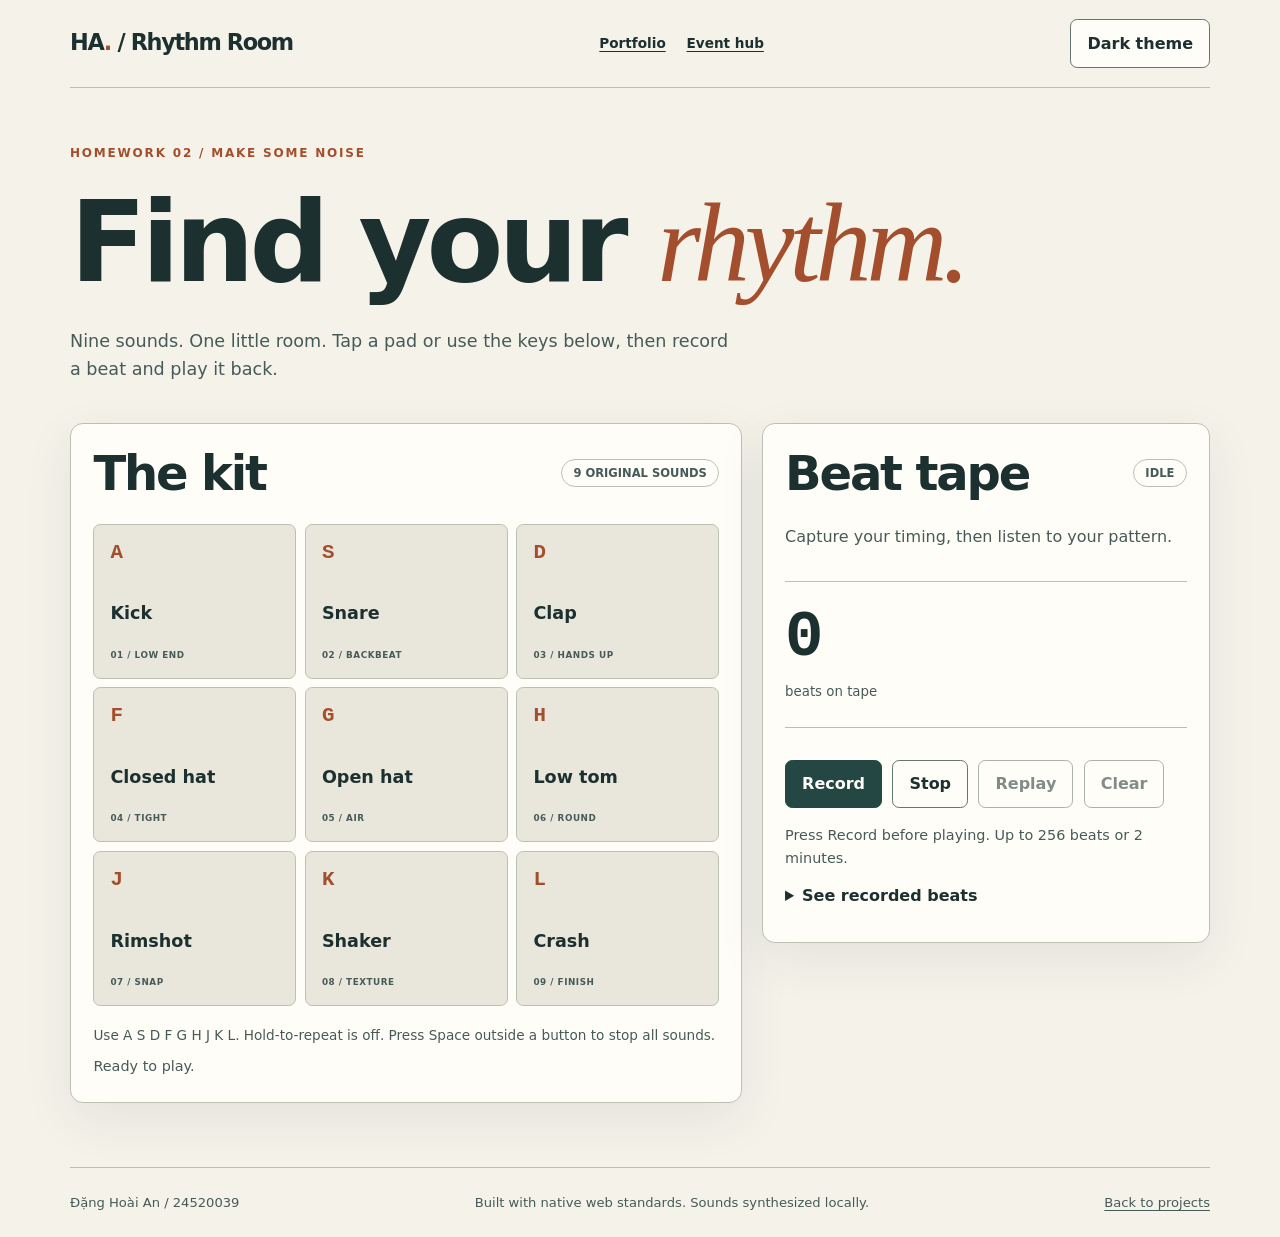
==== homework/drum-kit/index.html @ e2657ab5 "feat(hw2): define drum pad HTML data-sound contract" ====
<!doctype html>
<html lang="en">
<head>
  <meta charset="UTF-8">
  <meta name="viewport" content="width=device-width, initial-scale=1.0">
  <meta name="description" content="Rhythm Room: a nine-pad drum kit with polyphonic sound and a timestamped beat recorder by Hoai An.">
  <meta http-equiv="Content-Security-Policy" content="default-src 'self'; script-src 'self'; style-src 'self'; img-src 'self'; media-src 'self'; connect-src 'self'; font-src 'self'; object-src 'none'; base-uri 'none'; form-action 'self'">
  <title>Rhythm Room | Hoai An</title>
  <link rel="icon" href="../../assets/favicon.svg" type="image/svg+xml">
  <link rel="stylesheet" href="../shared/studio.css">
  <link rel="stylesheet" href="drum.css">
</head>
<body>
  <a class="skip-link" href="#main">Skip to drum kit</a>
  <header class="topbar wrap"><a class="brand" href="../../">HA<span>.</span> / Rhythm Room</a><nav aria-label="Homework navigation"><a href="../../">Portfolio</a><a href="../event-hub/">Event hub</a></nav><button type="button" id="theme-toggle" aria-pressed="false">Dark theme</button></header>
  <main id="main" class="wrap" tabindex="-1">
    <section class="intro" aria-labelledby="title"><p class="eyebrow">Homework 02 / Make some noise</p><h1 id="title">Find your <em>rhythm.</em></h1><p class="lead">Nine sounds. One little room. Tap a pad or use the keys below, then record a beat and play it back.</p></section>
    <section class="studio-layout" aria-label="Drum studio">
      <section class="panel" aria-labelledby="pads-heading"><header class="panel-header"><h2 id="pads-heading">The kit</h2><span class="tag">9 ORIGINAL SOUNDS</span></header>
        <section class="pad-grid" aria-label="Nine drum pads">
          <button type="button" class="drum-pad" data-key="a" data-sound="sounds/kick.wav" aria-label="Kick, keyboard A"><kbd>A</kbd><strong>Kick</strong><span>01 / LOW END</span></button>
          <button type="button" class="drum-pad" data-key="s" data-sound="sounds/snare.wav" aria-label="Snare, keyboard S"><kbd>S</kbd><strong>Snare</strong><span>02 / BACKBEAT</span></button>
          <button type="button" class="drum-pad" data-key="d" data-sound="sounds/clap.wav" aria-label="Clap, keyboard D"><kbd>D</kbd><strong>Clap</strong><span>03 / HANDS UP</span></button>
          <button type="button" class="drum-pad" data-key="f" data-sound="sounds/hat.wav" aria-label="Closed hat, keyboard F"><kbd>F</kbd><strong>Closed hat</strong><span>04 / TIGHT</span></button>
          <button type="button" class="drum-pad" data-key="g" data-sound="sounds/open-hat.wav" aria-label="Open hat, keyboard G"><kbd>G</kbd><strong>Open hat</strong><span>05 / AIR</span></button>
          <button type="button" class="drum-pad" data-key="h" data-sound="sounds/tom.wav" aria-label="Low tom, keyboard H"><kbd>H</kbd><strong>Low tom</strong><span>06 / ROUND</span></button>
          <button type="button" class="drum-pad" data-key="j" data-sound="sounds/rim.wav" aria-label="Rimshot, keyboard J"><kbd>J</kbd><strong>Rimshot</strong><span>07 / SNAP</span></button>
          <button type="button" class="drum-pad" data-key="k" data-sound="sounds/shaker.wav" aria-label="Shaker, keyboard K"><kbd>K</kbd><strong>Shaker</strong><span>08 / TEXTURE</span></button>
          <button type="button" class="drum-pad" data-key="l" data-sound="sounds/crash.wav" aria-label="Crash, keyboard L"><kbd>L</kbd><strong>Crash</strong><span>09 / FINISH</span></button>
        </section>
        <p class="pad-hint">Use A S D F G H J K L. Hold-to-repeat is off. Press Space outside a button to stop all sounds.</p><p id="audio-status" class="status" role="status" aria-live="polite">Ready to play.</p>
      </section>
      <section class="panel recorder" aria-labelledby="recorder-heading"><header class="panel-header"><h2 id="recorder-heading">Beat tape</h2><span class="tag" id="tape-state">IDLE</span></header><p class="muted">Capture your timing, then listen to your pattern.</p>
        <p class="tape-display"><span id="beat-count">0</span><small>beats on tape</small></p>
        <section class="actions" aria-label="Recorder controls"><button type="button" class="primary" id="record-btn">Record</button><button type="button" id="stop-btn">Stop</button><button type="button" id="replay-btn" disabled>Replay</button><button type="button" id="clear-btn" disabled>Clear</button></section>
        <p id="record-status" class="status" role="status" aria-live="polite">Press Record before playing. Up to 256 beats or 2 minutes.</p>
        <details><summary>See recorded beats</summary><ol id="beat-list" class="beat-list" aria-label="Recorded beats in first-in, first-out order"></ol></details>
      </section>
    </section>
  </main>
  <footer class="wrap"><p>Đặng Hoài An / 24520039</p><p>Built with native web standards. Sounds synthesized locally.</p><a href="../../#projects">Back to projects</a></footer>
</body>
</html>
---- homework/shared/studio.css ----
:root {
  color-scheme: light;
  --bg: #f5f2ea; --surface: #fffdf8; --soft: #e9e6db;
  --ink: #1c302f; --muted: #465b58; --accent: #a34f2d;
  --line: #bac1b2; --control: #65746f; --focus: #7140b0;
  --button: #244743; --on-button: #fffdf8; --error: #9a2424;
  --shadow: 0 16px 50px rgb(23 49 45 / 8%);
}
*, *::before, *::after { box-sizing: border-box; }
body { margin: 0; background: var(--bg); color: var(--ink); font: 1rem/1.6 system-ui, -apple-system, "Segoe UI", sans-serif; }
a { color: inherit; text-underline-offset: .25em; }
button, input, select, textarea { font: inherit; }
button { cursor: pointer; }
button, .button, input, select { min-height: 44px; }
button, .button { border: 1px solid var(--control); border-radius: .45rem; padding: .65rem 1rem; background: var(--surface); color: var(--ink); font-weight: 700; }
button:hover, .button:hover { background: var(--soft); }
button:disabled { cursor: default; opacity: .55; }
button[aria-disabled="true"] { cursor: wait; }
.button { display: inline-flex; align-items: center; justify-content: center; gap: .75rem; text-decoration: none; }
.primary { background: var(--button); border-color: var(--button); color: var(--on-button); }
.primary:hover { background: var(--button); filter: brightness(1.1); }
:focus-visible { outline: 3px solid var(--focus); outline-offset: 4px; }
main:focus { outline: none; }
[hidden] { display: none !important; }
h1, h2, h3, p { margin-block: 0; }
h1, h2, h3 { line-height: 1.1; letter-spacing: -.045em; }
h1 { font-size: clamp(3.5rem, 10vw, 7rem); }
h2 { font-size: clamp(1.8rem, 4vw, 3rem); }
h3 { font-size: 1.2rem; }
.wrap { width: min(100% - 2.5rem, 1140px); margin-inline: auto; }
.skip-link { position: absolute; top: -8rem; left: 1rem; z-index: 20; background: var(--button); color: var(--on-button); padding: .75rem 1rem; }
.skip-link:focus { top: 1rem; }
.topbar { display: flex; align-items: center; justify-content: space-between; flex-wrap: wrap; gap: 1rem; padding-block: 1.2rem; border-bottom: 1px solid var(--line); }
.brand { font-size: 1.4rem; font-weight: 850; letter-spacing: -.06em; text-decoration: none; }
.brand span { color: var(--accent); }
.topbar nav { display: flex; flex-wrap: wrap; gap: .7rem 1.3rem; }
.topbar nav a { display: inline-flex; align-items: center; min-height: 44px; font-size: .85rem; font-weight: 700; }
.eyebrow { color: var(--accent); font-size: .75rem; letter-spacing: .15em; text-transform: uppercase; font-weight: 850; }
.intro { padding-block: 3.5rem 2.5rem; }
.intro h1 { margin-block: 1rem 1.2rem; }
.intro h1 em { color: var(--accent); font: italic 1em Georgia, serif; }
.lead { max-width: 42rem; color: var(--muted); font-size: 1.1rem; }
.tag { border: 1px solid var(--line); border-radius: 999px; padding: .25rem .7rem; font-size: .72rem; font-weight: 750; color: var(--muted); }
.panel { background: var(--surface); border: 1px solid var(--line); border-radius: .8rem; padding: 1.4rem; box-shadow: var(--shadow); }
.panel-header { display: flex; align-items: center; justify-content: space-between; flex-wrap: wrap; gap: 1rem; margin-bottom: 1.5rem; }
.muted, small { color: var(--muted); }
.actions { display: flex; flex-wrap: wrap; align-items: center; gap: .65rem; margin-block: 1rem; }
.status { min-height: 3.2rem; color: var(--muted); font-size: .9rem; }
.field { margin-block: 1rem; min-width: 0; }
label, legend { font-weight: 750; }
.field label { display: block; margin-bottom: .35rem; }
input:not([type="checkbox"]), select, textarea { width: 100%; color: var(--ink); background: var(--surface); border: 1px solid var(--control); border-radius: .35rem; padding: .7rem; }
textarea { resize: vertical; }
input[type="checkbox"] { accent-color: var(--button); width: 1.1rem; height: 1.1rem; }
footer.wrap { display: flex; flex-wrap: wrap; justify-content: space-between; gap: 1rem; border-top: 1px solid var(--line); margin-top: 4rem; padding-block: 1.5rem; color: var(--muted); font-size: .82rem; }
@media (prefers-color-scheme: dark) {
  :root:not([data-theme]) { color-scheme: dark; --bg: #142522; --surface: #203531; --soft: #29433d; --ink: #f7f3e7; --muted: #d0ded5; --accent: #f3b486; --line: #527169; --control: #92ada4; --focus: #dfbbff; --button: #e7b58b; --on-button: #172521; --error: #ffb4b4; --shadow: 0 16px 50px rgb(0 0 0 / 18%); }
}
:root[data-theme="dark"] { color-scheme: dark; --bg: #142522; --surface: #203531; --soft: #29433d; --ink: #f7f3e7; --muted: #d0ded5; --accent: #f3b486; --line: #527169; --control: #92ada4; --focus: #dfbbff; --button: #e7b58b; --on-button: #172521; --error: #ffb4b4; --shadow: 0 16px 50px rgb(0 0 0 / 18%); }
@media (prefers-reduced-motion: reduce) { *, *::before, *::after { animation: none !important; transition: none !important; scroll-behavior: auto !important; } }
---- homework/drum-kit/drum.css ----
.studio-layout { display: grid; gap: 1.2rem; align-items: start; }
.pad-grid { display: grid; grid-template-columns: repeat(3, minmax(0, 1fr)); gap: .55rem; }
.drum-pad { display: flex; flex-direction: column; align-items: flex-start; justify-content: space-between; min-height: 125px; padding: .75rem; text-align: left; background: var(--soft); border-color: var(--line); transition: transform .1s ease, background .1s ease; }
.drum-pad kbd { color: var(--accent); font: 750 1.3rem/1.2 ui-monospace, monospace; }
.drum-pad strong { margin-top: 1.1rem; font-size: clamp(.8rem, 1.4vw, 1.1rem); }
.drum-pad > span { margin-top: .25rem; color: var(--muted); font-size: .55rem; letter-spacing: .06em; }
.drum-pad.active { transform: translateY(2px); background: var(--button); color: var(--on-button); }
.drum-pad.active kbd, .drum-pad.active > span { color: var(--on-button); }
.pad-hint { margin-top: 1.2rem; color: var(--muted); font-size: .85rem; }
#audio-status { min-height: 1.5rem; margin-top: .5rem; }
.tape-display { margin-block: 2rem; padding-block: 1.5rem; border-block: 1px solid var(--line); }
.tape-display > span { display: block; font: 750 4rem/1 ui-monospace, monospace; letter-spacing: -.1em; }
.tape-display small { display: block; margin-top: .7rem; }
#tape-state[data-state="recording"] { color: var(--error); border-color: var(--error); }
.beat-list { padding-left: 1.5rem; max-height: 220px; overflow-y: auto; font: .85rem/1.8 ui-monospace, monospace; }
summary { cursor: pointer; min-height: 44px; padding-block: .5rem; font-weight: 700; }
@media (min-width: 850px) { .studio-layout { grid-template-columns: minmax(0, 1.5fr) minmax(0, 1fr); } .drum-pad { min-height: 155px; padding: 1rem; } }
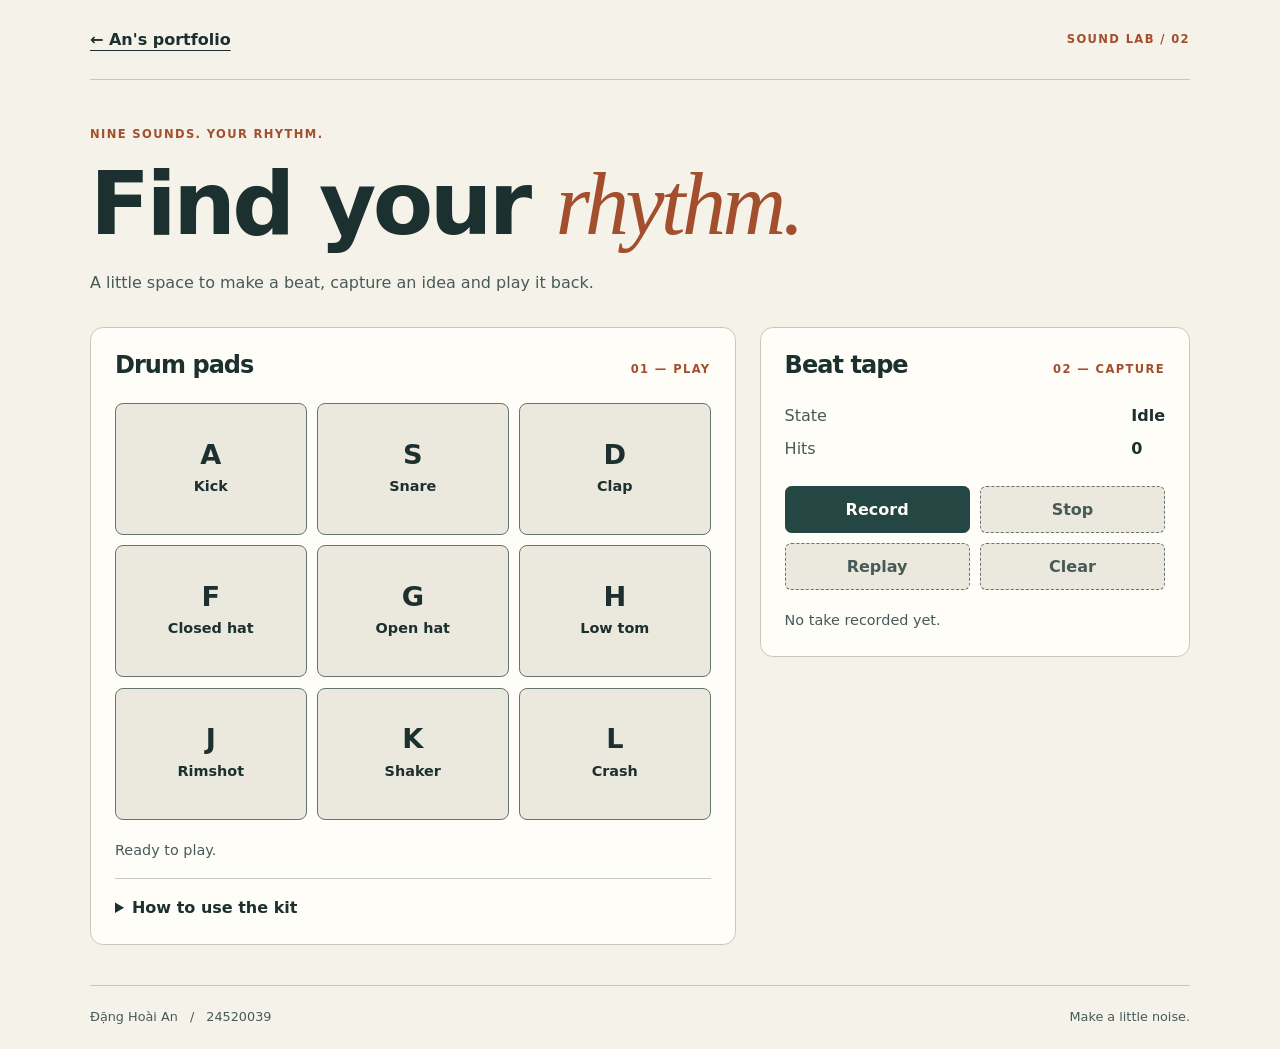
==== commit 6ed1d979: "feat(drum): define HTML data-sound contract" ====
--- a/homework/drum-kit/index.html
+++ b/homework/drum-kit/index.html
@@ -1,43 +1,72 @@
 <!doctype html>
 <html lang="en">
 <head>
-  <meta charset="UTF-8">
-  <meta name="viewport" content="width=device-width, initial-scale=1.0">
-  <meta name="description" content="Rhythm Room: a nine-pad drum kit with polyphonic sound and a timestamped beat recorder by Hoai An.">
-  <meta http-equiv="Content-Security-Policy" content="default-src 'self'; script-src 'self'; style-src 'self'; img-src 'self'; media-src 'self'; connect-src 'self'; font-src 'self'; object-src 'none'; base-uri 'none'; form-action 'self'">
-  <title>Rhythm Room | Hoai An</title>
-  <link rel="icon" href="../../assets/favicon.svg" type="image/svg+xml">
-  <link rel="stylesheet" href="../shared/studio.css">
-  <link rel="stylesheet" href="drum.css">
+  <meta charset="utf-8">
+  <meta name="viewport" content="width=device-width, initial-scale=1">
+  <meta http-equiv="Content-Security-Policy" content="default-src 'self'; script-src 'self'; script-src-attr 'none'; style-src 'self'; style-src-attr 'none'; img-src 'self'; font-src 'self'; connect-src 'self'; media-src 'self'; object-src 'none'; base-uri 'self'; form-action 'self'">
+  <meta name="description" content="A nine-pad drum kit and beat tape by Đặng Hoài An.">
+  <title>Drum Kit — Đặng Hoài An</title>
+  <link rel="stylesheet" href="styles.css">
 </head>
 <body>
   <a class="skip-link" href="#main">Skip to drum kit</a>
-  <header class="topbar wrap"><a class="brand" href="../../">HA<span>.</span> / Rhythm Room</a><nav aria-label="Homework navigation"><a href="../../">Portfolio</a><a href="../event-hub/">Event hub</a></nav><button type="button" id="theme-toggle" aria-pressed="false">Dark theme</button></header>
+  <header class="site-header wrap">
+    <a class="back-link" href="../../index.html">← An's portfolio</a>
+    <p class="eyebrow">Sound lab / 02</p>
+  </header>
   <main id="main" class="wrap" tabindex="-1">
-    <section class="intro" aria-labelledby="title"><p class="eyebrow">Homework 02 / Make some noise</p><h1 id="title">Find your <em>rhythm.</em></h1><p class="lead">Nine sounds. One little room. Tap a pad or use the keys below, then record a beat and play it back.</p></section>
-    <section class="studio-layout" aria-label="Drum studio">
-      <section class="panel" aria-labelledby="pads-heading"><header class="panel-header"><h2 id="pads-heading">The kit</h2><span class="tag">9 ORIGINAL SOUNDS</span></header>
-        <section class="pad-grid" aria-label="Nine drum pads">
-          <button type="button" class="drum-pad" data-key="a" data-sound="sounds/kick.wav" aria-label="Kick, keyboard A"><kbd>A</kbd><strong>Kick</strong><span>01 / LOW END</span></button>
-          <button type="button" class="drum-pad" data-key="s" data-sound="sounds/snare.wav" aria-label="Snare, keyboard S"><kbd>S</kbd><strong>Snare</strong><span>02 / BACKBEAT</span></button>
-          <button type="button" class="drum-pad" data-key="d" data-sound="sounds/clap.wav" aria-label="Clap, keyboard D"><kbd>D</kbd><strong>Clap</strong><span>03 / HANDS UP</span></button>
-          <button type="button" class="drum-pad" data-key="f" data-sound="sounds/hat.wav" aria-label="Closed hat, keyboard F"><kbd>F</kbd><strong>Closed hat</strong><span>04 / TIGHT</span></button>
-          <button type="button" class="drum-pad" data-key="g" data-sound="sounds/open-hat.wav" aria-label="Open hat, keyboard G"><kbd>G</kbd><strong>Open hat</strong><span>05 / AIR</span></button>
-          <button type="button" class="drum-pad" data-key="h" data-sound="sounds/tom.wav" aria-label="Low tom, keyboard H"><kbd>H</kbd><strong>Low tom</strong><span>06 / ROUND</span></button>
-          <button type="button" class="drum-pad" data-key="j" data-sound="sounds/rim.wav" aria-label="Rimshot, keyboard J"><kbd>J</kbd><strong>Rimshot</strong><span>07 / SNAP</span></button>
-          <button type="button" class="drum-pad" data-key="k" data-sound="sounds/shaker.wav" aria-label="Shaker, keyboard K"><kbd>K</kbd><strong>Shaker</strong><span>08 / TEXTURE</span></button>
-          <button type="button" class="drum-pad" data-key="l" data-sound="sounds/crash.wav" aria-label="Crash, keyboard L"><kbd>L</kbd><strong>Crash</strong><span>09 / FINISH</span></button>
-        </section>
-        <p class="pad-hint">Use A S D F G H J K L. Hold-to-repeat is off. Press Space outside a button to stop all sounds.</p><p id="audio-status" class="status" role="status" aria-live="polite">Ready to play.</p>
+    <header class="intro">
+      <p class="eyebrow">Nine sounds. Your rhythm.</p>
+      <h1>Find your <em>rhythm.</em></h1>
+      <p class="lead">A little space to make a beat, capture an idea and play it back.</p>
+    </header>
+    <article class="studio" aria-label="Drum studio">
+      <section class="pad-panel" aria-labelledby="pads-heading">
+        <header class="panel-header">
+          <h2 id="pads-heading">Drum pads</h2>
+          <p class="eyebrow">01 — Play</p>
+        </header>
+        <ul class="pad-grid" aria-label="Nine drum sounds">
+          <li><button type="button" class="drum-pad" data-key="a" data-sound="sounds/kick.wav"><kbd>A</kbd><span>Kick</span></button></li>
+          <li><button type="button" class="drum-pad" data-key="s" data-sound="sounds/snare.wav"><kbd>S</kbd><span>Snare</span></button></li>
+          <li><button type="button" class="drum-pad" data-key="d" data-sound="sounds/clap.wav"><kbd>D</kbd><span>Clap</span></button></li>
+          <li><button type="button" class="drum-pad" data-key="f" data-sound="sounds/hat.wav"><kbd>F</kbd><span>Closed hat</span></button></li>
+          <li><button type="button" class="drum-pad" data-key="g" data-sound="sounds/open-hat.wav"><kbd>G</kbd><span>Open hat</span></button></li>
+          <li><button type="button" class="drum-pad" data-key="h" data-sound="sounds/tom.wav"><kbd>H</kbd><span>Low tom</span></button></li>
+          <li><button type="button" class="drum-pad" data-key="j" data-sound="sounds/rim.wav"><kbd>J</kbd><span>Rimshot</span></button></li>
+          <li><button type="button" class="drum-pad" data-key="k" data-sound="sounds/shaker.wav"><kbd>K</kbd><span>Shaker</span></button></li>
+          <li><button type="button" class="drum-pad" data-key="l" data-sound="sounds/crash.wav"><kbd>L</kbd><span>Crash</span></button></li>
+        </ul>
+        <p id="pad-status" class="status" role="status" aria-live="polite" aria-atomic="true">Ready to play.</p>
+        <details class="help">
+          <summary>How to use the kit</summary>
+          <p>Click a pad or use its letter key. Use Tab to move between controls and Enter or Space to activate a focused button.</p>
+          <p>Record captures your hits. Stop finishes a take; Replay plays it back; Clear starts a fresh tape.</p>
+        </details>
       </section>
-      <section class="panel recorder" aria-labelledby="recorder-heading"><header class="panel-header"><h2 id="recorder-heading">Beat tape</h2><span class="tag" id="tape-state">IDLE</span></header><p class="muted">Capture your timing, then listen to your pattern.</p>
-        <p class="tape-display"><span id="beat-count">0</span><small>beats on tape</small></p>
-        <section class="actions" aria-label="Recorder controls"><button type="button" class="primary" id="record-btn">Record</button><button type="button" id="stop-btn">Stop</button><button type="button" id="replay-btn" disabled>Replay</button><button type="button" id="clear-btn" disabled>Clear</button></section>
-        <p id="record-status" class="status" role="status" aria-live="polite">Press Record before playing. Up to 256 beats or 2 minutes.</p>
-        <details><summary>See recorded beats</summary><ol id="beat-list" class="beat-list" aria-label="Recorded beats in first-in, first-out order"></ol></details>
+      <section class="tape-panel" aria-labelledby="tape-heading">
+        <header class="panel-header">
+          <h2 id="tape-heading">Beat tape</h2>
+          <p class="eyebrow">02 — Capture</p>
+        </header>
+        <dl class="tape-metrics">
+          <dt>State</dt><dd id="tape-state">Idle</dd>
+          <dt>Hits</dt><dd id="beat-count">0</dd>
+        </dl>
+        <menu class="tape-controls" aria-label="Beat tape controls">
+          <li><button id="record-btn" class="primary" type="button">Record</button></li>
+          <li><button id="stop-btn" type="button" disabled>Stop</button></li>
+          <li><button id="replay-btn" type="button" disabled>Replay</button></li>
+          <li><button id="clear-btn" type="button" disabled>Clear</button></li>
+        </menu>
+        <p id="record-status" class="status" role="status" aria-live="polite" aria-atomic="true">No take recorded yet.</p>
+        <ol id="beat-list" class="beat-list" aria-label="Recorded hits in arrival order"></ol>
       </section>
-    </section>
+    </article>
   </main>
-  <footer class="wrap"><p>Đặng Hoài An / 24520039</p><p>Built with native web standards. Sounds synthesized locally.</p><a href="../../#projects">Back to projects</a></footer>
+  <footer class="site-footer wrap">
+    <p>Đặng Hoài An <span aria-hidden="true">/</span> 24520039</p>
+    <p>Make a little noise.</p>
+  </footer>
 </body>
 </html>
--- a/homework/drum-kit/styles.css
+++ b/homework/drum-kit/styles.css
@@ -0,0 +1,87 @@
+:root {
+  color-scheme: light;
+  --bg: #f5f2ea;
+  --surface: #fffdf8;
+  --soft: #ebe8dd;
+  --ink: #1c302f;
+  --muted: #465b58;
+  --accent: #a34f2d;
+  --line: #c5c9bb;
+  --control-line: #65746f;
+  --focus: #7140b0;
+  --button: #244743;
+  --button-text: #fffdf8;
+}
+
+@media (prefers-color-scheme: dark) {
+  :root {
+    color-scheme: dark;
+    --bg: #142522;
+    --surface: #203531;
+    --soft: #29433d;
+    --ink: #f7f3e7;
+    --muted: #d0ded5;
+    --accent: #f3b486;
+    --line: #527169;
+    --control-line: #92ada4;
+    --focus: #dfbbff;
+    --button: #e7b58b;
+    --button-text: #172521;
+  }
+}
+
+*, *::before, *::after { box-sizing: border-box; }
+body { margin: 0; background: var(--bg); color: var(--ink); font: 1rem/1.6 system-ui, -apple-system, "Segoe UI", sans-serif; }
+button { font: inherit; cursor: pointer; }
+a { color: inherit; text-underline-offset: .3em; }
+h1, h2, p { margin: 0; }
+h1, h2 { line-height: 1.1; letter-spacing: -.04em; }
+:focus-visible { outline: 3px solid var(--focus); outline-offset: 4px; }
+main:focus { outline: none; }
+.wrap { width: min(100% - 2rem, 1100px); margin-inline: auto; }
+.skip-link { position: absolute; top: -6rem; left: 1rem; z-index: 5; padding: .75rem 1rem; background: var(--button); color: var(--button-text); border-radius: .4rem; }
+.skip-link:focus { top: 1rem; }
+.site-header { min-height: 80px; display: flex; align-items: center; justify-content: space-between; flex-wrap: wrap; gap: .5rem 1rem; padding-block: 1rem; border-bottom: 1px solid var(--line); }
+.back-link { padding-block: .5rem; font-weight: 700; }
+.eyebrow { color: var(--accent); font-size: .72rem; font-weight: 800; letter-spacing: .12em; text-transform: uppercase; }
+.intro { padding-block: 2.8rem 2rem; }
+h1 { font-size: clamp(2.8rem, 7vw, 5.5rem); margin-block: .8rem 1rem; }
+h1 em { color: var(--accent); font-family: Georgia, serif; font-weight: 400; }
+.lead { max-width: 38rem; color: var(--muted); }
+.studio { display: grid; gap: 1rem; }
+.pad-panel, .tape-panel { min-width: 0; padding: 1rem; border: 1px solid var(--line); border-radius: .8rem; background: var(--surface); }
+.panel-header { display: flex; flex-wrap: wrap; align-items: baseline; justify-content: space-between; gap: .6rem; margin-bottom: 1.5rem; }
+h2 { font-size: 1.5rem; }
+.pad-grid { display: grid; grid-template-columns: repeat(3, minmax(0, 1fr)); gap: .65rem; list-style: none; padding: 0; margin: 0; }
+.drum-pad { display: flex; flex-direction: column; justify-content: center; align-items: center; gap: .35rem; width: 100%; min-height: 108px; padding: .6rem .3rem; border: 1px solid var(--control-line); border-radius: .5rem; background: var(--soft); color: var(--ink); transition: transform 100ms ease, background-color 100ms ease; }
+.drum-pad:hover { background: var(--surface); }
+.drum-pad:active, .drum-pad.is-hit { transform: translateY(2px); background: var(--button); color: var(--button-text); }
+.drum-pad kbd { font: 800 1.7rem/1.1 system-ui, sans-serif; }
+.drum-pad span { font-size: .8rem; font-weight: 650; }
+.status { margin-top: 1.2rem; min-height: 1.6em; color: var(--muted); font-size: .9rem; }
+.help { margin-top: 1rem; border-top: 1px solid var(--line); padding-top: 1rem; }
+.help summary { cursor: pointer; font-weight: 650; }
+.help p { margin-top: .8rem; color: var(--muted); font-size: .9rem; }
+.tape-metrics { display: grid; grid-template-columns: 1fr auto; gap: .5rem 1rem; margin: 0 0 1.5rem; }
+.tape-metrics dt { color: var(--muted); }
+.tape-metrics dd { margin: 0; font-weight: 750; font-variant-numeric: tabular-nums; }
+.tape-controls { display: grid; grid-template-columns: repeat(2, minmax(0, 1fr)); gap: .65rem; margin: 0; padding: 0; list-style: none; }
+.tape-controls button { width: 100%; min-height: 46px; padding: .6rem .5rem; border: 1px solid var(--control-line); border-radius: .4rem; background: var(--surface); color: var(--ink); font-weight: 700; }
+.tape-controls .primary { background: var(--button); color: var(--button-text); border-color: var(--button); }
+.tape-controls button:disabled { cursor: default; color: var(--muted); background: var(--soft); border-style: dashed; }
+.beat-list { margin: 1rem 0 0; padding-left: 1.8rem; font-variant-numeric: tabular-nums; overflow-wrap: anywhere; }
+.beat-list:empty { margin: 0; }
+.site-footer { display: flex; flex-wrap: wrap; justify-content: space-between; gap: .5rem 1rem; margin-top: 2.5rem; padding-block: 1.3rem; border-top: 1px solid var(--line); color: var(--muted); font-size: .8rem; }
+.site-footer span { margin-inline: .5rem; }
+
+@media (min-width: 760px) {
+  .studio { grid-template-columns: minmax(0, 1.5fr) minmax(0, 1fr); align-items: start; gap: 1.5rem; }
+  .pad-panel, .tape-panel { padding: 1.5rem; }
+  .drum-pad { min-height: 132px; }
+  .drum-pad span { font-size: .9rem; }
+}
+
+@media (prefers-reduced-motion: reduce) {
+  .drum-pad { transition: none; }
+  .drum-pad:active, .drum-pad.is-hit { transform: none; }
+}
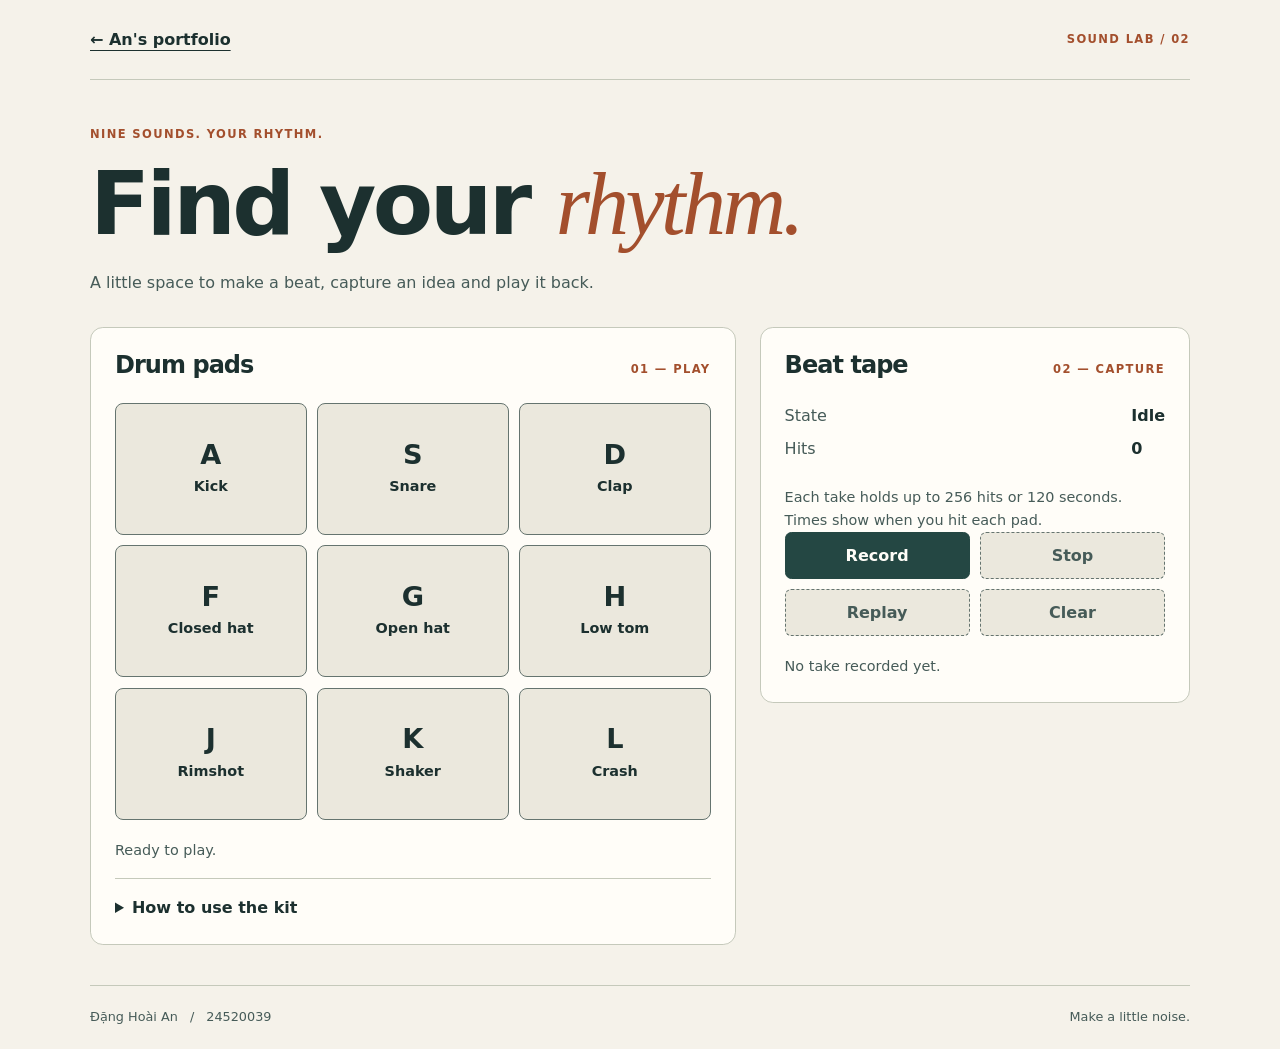
==== commit a17b2d03: "feat(recorder): implement timestamped FIFO beat tape" ====
--- a/homework/drum-kit/index.html
+++ b/homework/drum-kit/index.html
@@ -7,6 +7,7 @@
   <meta name="description" content="A nine-pad drum kit and beat tape by Đặng Hoài An.">
   <title>Drum Kit — Đặng Hoài An</title>
   <link rel="stylesheet" href="styles.css">
+  <script type="module" src="app.js"></script>
 </head>
 <body>
   <a class="skip-link" href="#main">Skip to drum kit</a>
@@ -44,7 +45,7 @@
           <p>Record captures your hits. Stop finishes a take; Replay plays it back; Clear starts a fresh tape.</p>
         </details>
       </section>
-      <section class="tape-panel" aria-labelledby="tape-heading">
+      <section class="tape-panel" data-state="idle" aria-labelledby="tape-heading" aria-describedby="tape-help">
         <header class="panel-header">
           <h2 id="tape-heading">Beat tape</h2>
           <p class="eyebrow">02 — Capture</p>
@@ -53,6 +54,7 @@
           <dt>State</dt><dd id="tape-state">Idle</dd>
           <dt>Hits</dt><dd id="beat-count">0</dd>
         </dl>
+        <p id="tape-help" class="status">Each take holds up to 256 hits or 120 seconds. Times show when you hit each pad.</p>
         <menu class="tape-controls" aria-label="Beat tape controls">
           <li><button id="record-btn" class="primary" type="button">Record</button></li>
           <li><button id="stop-btn" type="button" disabled>Stop</button></li>
--- a/homework/drum-kit/styles.css
+++ b/homework/drum-kit/styles.css
@@ -53,7 +53,7 @@
 .panel-header { display: flex; flex-wrap: wrap; align-items: baseline; justify-content: space-between; gap: .6rem; margin-bottom: 1.5rem; }
 h2 { font-size: 1.5rem; }
 .pad-grid { display: grid; grid-template-columns: repeat(3, minmax(0, 1fr)); gap: .65rem; list-style: none; padding: 0; margin: 0; }
-.drum-pad { display: flex; flex-direction: column; justify-content: center; align-items: center; gap: .35rem; width: 100%; min-height: 108px; padding: .6rem .3rem; border: 1px solid var(--control-line); border-radius: .5rem; background: var(--soft); color: var(--ink); transition: transform 100ms ease, background-color 100ms ease; }
+.drum-pad { display: flex; flex-direction: column; justify-content: center; align-items: center; gap: .35rem; width: 100%; min-height: 108px; padding: .6rem .3rem; border: 1px solid var(--control-line); border-radius: .5rem; background: var(--soft); color: var(--ink); transition: transform 100ms ease; }
 .drum-pad:hover { background: var(--surface); }
 .drum-pad:active, .drum-pad.is-hit { transform: translateY(2px); background: var(--button); color: var(--button-text); }
 .drum-pad kbd { font: 800 1.7rem/1.1 system-ui, sans-serif; }
@@ -71,6 +71,9 @@
 .tape-controls button:disabled { cursor: default; color: var(--muted); background: var(--soft); border-style: dashed; }
 .beat-list { margin: 1rem 0 0; padding-left: 1.8rem; font-variant-numeric: tabular-nums; overflow-wrap: anywhere; }
 .beat-list:empty { margin: 0; }
+.tape-panel[data-state="recording"] #tape-state,
+.tape-panel[data-state="replaying"] #tape-state { color: var(--accent); }
+.tape-panel[data-state] .beat-list:not(:empty) { max-height: 16rem; overflow-y: auto; }
 .site-footer { display: flex; flex-wrap: wrap; justify-content: space-between; gap: .5rem 1rem; margin-top: 2.5rem; padding-block: 1.3rem; border-top: 1px solid var(--line); color: var(--muted); font-size: .8rem; }
 .site-footer span { margin-inline: .5rem; }
 
